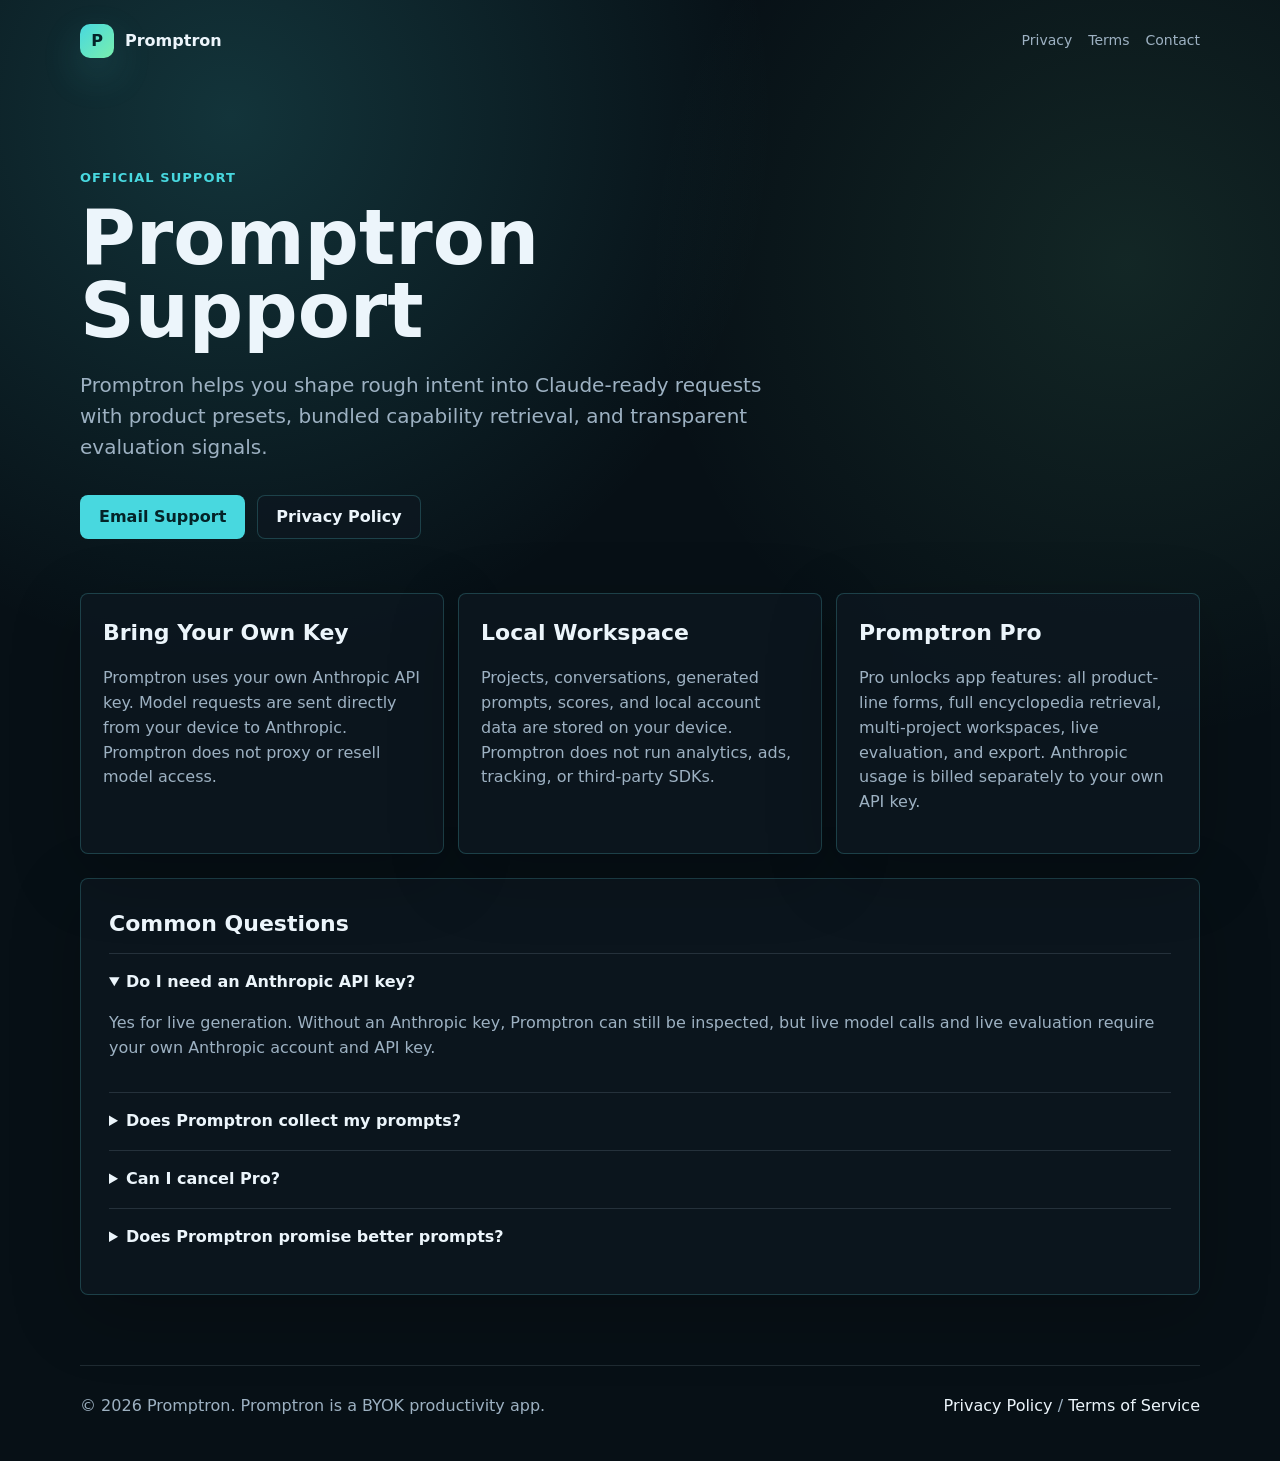
==== index.html @ 532ac2ca "Add Promptron support site" ====
<!doctype html>
<html lang="en">
<head>
  <meta charset="utf-8">
  <meta name="viewport" content="width=device-width, initial-scale=1">
  <title>Promptron Support</title>
  <meta name="description" content="Support, privacy, and terms for Promptron, a BYOK macOS workspace for Claude-ready requests.">
  <link rel="stylesheet" href="./styles.css">
</head>
<body>
  <header class="nav">
    <a class="brand" href="./" aria-label="Promptron home">
      <span class="mark">P</span>
      <span>Promptron</span>
    </a>
    <nav aria-label="Primary">
      <a href="./privacy.html">Privacy</a>
      <a href="./terms.html">Terms</a>
      <a href="mailto:support@promptron.app">Contact</a>
    </nav>
  </header>

  <main>
    <section class="hero">
      <p class="eyebrow">Official Support</p>
      <h1>Promptron Support</h1>
      <p class="lead">
        Promptron helps you shape rough intent into Claude-ready requests with product presets,
        bundled capability retrieval, and transparent evaluation signals.
      </p>
      <div class="actions">
        <a class="button primary" href="mailto:support@promptron.app">Email Support</a>
        <a class="button" href="./privacy.html">Privacy Policy</a>
      </div>
    </section>

    <section class="grid" aria-label="Support topics">
      <article>
        <h2>Bring Your Own Key</h2>
        <p>
          Promptron uses your own Anthropic API key. Model requests are sent directly from
          your device to Anthropic. Promptron does not proxy or resell model access.
        </p>
      </article>
      <article>
        <h2>Local Workspace</h2>
        <p>
          Projects, conversations, generated prompts, scores, and local account data are stored
          on your device. Promptron does not run analytics, ads, tracking, or third-party SDKs.
        </p>
      </article>
      <article>
        <h2>Promptron Pro</h2>
        <p>
          Pro unlocks app features: all product-line forms, full encyclopedia retrieval,
          multi-project workspaces, live evaluation, and export. Anthropic usage is billed
          separately to your own API key.
        </p>
      </article>
    </section>

    <section class="panel" aria-labelledby="help-heading">
      <h2 id="help-heading">Common Questions</h2>
      <details open>
        <summary>Do I need an Anthropic API key?</summary>
        <p>
          Yes for live generation. Without an Anthropic key, Promptron can still be inspected,
          but live model calls and live evaluation require your own Anthropic account and API key.
        </p>
      </details>
      <details>
        <summary>Does Promptron collect my prompts?</summary>
        <p>
          No. Promptron is designed around on-device storage and BYOK direct requests to Anthropic.
          Prompt content is not sent to Promptron servers.
        </p>
      </details>
      <details>
        <summary>Can I cancel Pro?</summary>
        <p>
          Yes. Subscriptions purchased through Apple are managed in your Apple account:
          System Settings or App Store account settings &rarr; Subscriptions.
        </p>
      </details>
      <details>
        <summary>Does Promptron promise better prompts?</summary>
        <p>
          No. Promptron is positioned honestly: it sells convenience, product-line fit,
          local organization, retrieval, and evaluation workflow, not guaranteed prompt superiority.
        </p>
      </details>
    </section>
  </main>

  <footer>
    <p>&copy; 2026 Promptron. Promptron is a BYOK productivity app.</p>
    <p><a href="./privacy.html">Privacy Policy</a> <span>/</span> <a href="./terms.html">Terms of Service</a></p>
  </footer>
</body>
</html>
---- styles.css ----
:root {
  color-scheme: dark;
  --bg: #071016;
  --panel: #0d1821;
  --panel-2: #132535;
  --text: #ecf5fb;
  --muted: #9db1c2;
  --line: rgba(91, 216, 221, 0.22);
  --accent: #48d8df;
  --accent-2: #79efae;
  --ink: #042328;
}

* {
  box-sizing: border-box;
}

body {
  margin: 0;
  min-height: 100vh;
  background:
    radial-gradient(circle at 18% 8%, rgba(72, 216, 223, 0.18), transparent 34rem),
    radial-gradient(circle at 88% 18%, rgba(121, 239, 174, 0.1), transparent 30rem),
    var(--bg);
  color: var(--text);
  font-family: Inter, ui-sans-serif, system-ui, -apple-system, BlinkMacSystemFont, "Segoe UI", sans-serif;
  line-height: 1.55;
}

a {
  color: inherit;
  text-decoration: none;
}

.nav {
  width: min(1120px, calc(100% - 40px));
  margin: 0 auto;
  padding: 24px 0;
  display: flex;
  align-items: center;
  justify-content: space-between;
  gap: 20px;
}

.brand {
  display: inline-flex;
  align-items: center;
  gap: 11px;
  font-weight: 800;
  letter-spacing: 0;
}

.mark {
  width: 34px;
  height: 34px;
  display: grid;
  place-items: center;
  border-radius: 10px;
  color: var(--ink);
  background: linear-gradient(135deg, var(--accent), var(--accent-2));
  box-shadow: 0 16px 40px rgba(72, 216, 223, 0.18);
}

.nav nav {
  display: flex;
  gap: 16px;
  color: var(--muted);
  font-size: 14px;
}

.nav nav a:hover {
  color: var(--text);
}

main {
  width: min(1120px, calc(100% - 40px));
  margin: 0 auto;
}

.hero {
  padding: 86px 0 54px;
  max-width: 790px;
}

.eyebrow {
  margin: 0 0 14px;
  color: var(--accent);
  font-size: 13px;
  font-weight: 800;
  letter-spacing: 0.08em;
  text-transform: uppercase;
}

h1 {
  margin: 0;
  font-size: clamp(42px, 8vw, 76px);
  line-height: 0.96;
  letter-spacing: 0;
}

h2 {
  margin: 0 0 12px;
  font-size: 22px;
  letter-spacing: 0;
}

.lead {
  margin: 22px 0 0;
  max-width: 690px;
  color: var(--muted);
  font-size: 20px;
}

.actions {
  display: flex;
  flex-wrap: wrap;
  gap: 12px;
  margin-top: 32px;
}

.button {
  display: inline-flex;
  align-items: center;
  justify-content: center;
  min-height: 44px;
  padding: 0 18px;
  border: 1px solid var(--line);
  border-radius: 8px;
  color: var(--text);
  background: rgba(13, 24, 33, 0.78);
  font-weight: 750;
}

.button.primary {
  color: var(--ink);
  border-color: transparent;
  background: var(--accent);
}

.grid {
  display: grid;
  grid-template-columns: repeat(3, minmax(0, 1fr));
  gap: 14px;
  margin-bottom: 24px;
}

article,
.panel,
.doc {
  border: 1px solid var(--line);
  border-radius: 8px;
  background: rgba(13, 24, 33, 0.78);
  box-shadow: 0 20px 70px rgba(0, 0, 0, 0.22);
}

article {
  padding: 22px;
}

article p,
.panel p,
.doc p,
.doc li {
  color: var(--muted);
}

.panel {
  padding: 28px;
  margin-bottom: 70px;
}

details {
  border-top: 1px solid rgba(157, 177, 194, 0.18);
  padding: 16px 0;
}

summary {
  cursor: pointer;
  font-weight: 760;
}

.doc {
  max-width: 850px;
  padding: 42px;
  margin-bottom: 60px;
}

.doc h1 {
  font-size: clamp(38px, 6vw, 58px);
  margin-bottom: 24px;
}

.doc h2 {
  margin-top: 30px;
}

.doc a {
  color: var(--accent);
}

footer {
  width: min(1120px, calc(100% - 40px));
  margin: 0 auto;
  padding: 28px 0 42px;
  color: var(--muted);
  display: flex;
  justify-content: space-between;
  gap: 18px;
  border-top: 1px solid rgba(157, 177, 194, 0.16);
}

footer p {
  margin: 0;
}

footer a {
  color: var(--text);
}

@media (max-width: 760px) {
  .nav,
  footer {
    align-items: flex-start;
    flex-direction: column;
  }

  .hero {
    padding-top: 48px;
  }

  .grid {
    grid-template-columns: 1fr;
  }

  .doc,
  .panel {
    padding: 24px;
  }
}
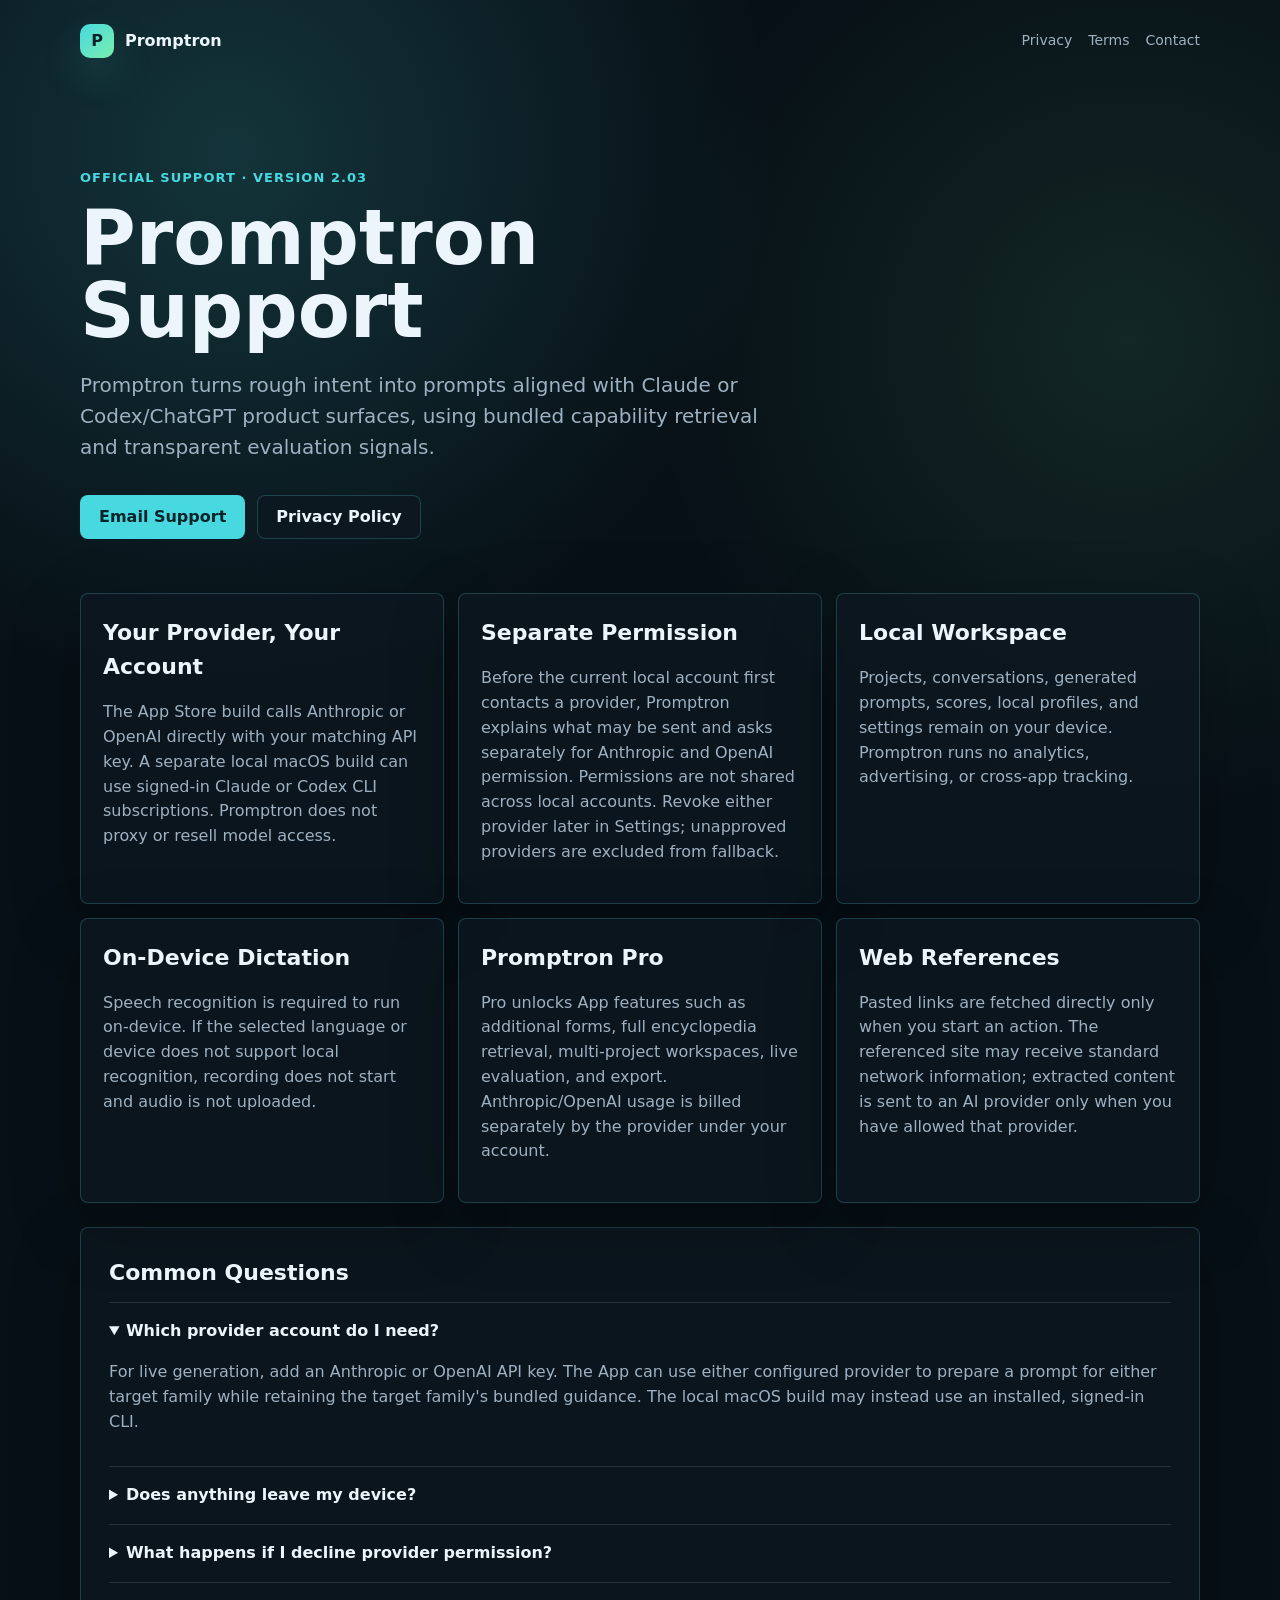
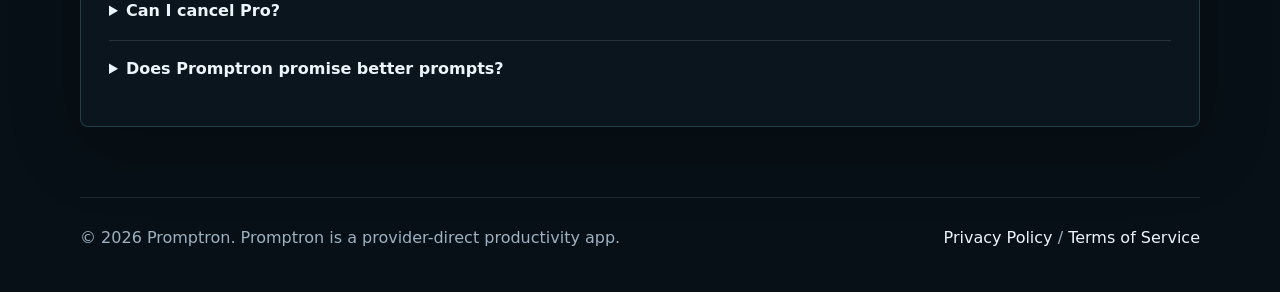
==== commit 34979ac5: "docs: update support and legal pages for v2.03" ====
--- a/index.html
+++ b/index.html
@@ -4,14 +4,13 @@
   <meta charset="utf-8">
   <meta name="viewport" content="width=device-width, initial-scale=1">
   <title>Promptron Support</title>
-  <meta name="description" content="Support, privacy, and terms for Promptron, a BYOK macOS workspace for Claude-ready requests.">
+  <meta name="description" content="Support, privacy, and terms for Promptron, a local workspace that prepares prompts for Claude and Codex/ChatGPT.">
   <link rel="stylesheet" href="./styles.css">
 </head>
 <body>
   <header class="nav">
     <a class="brand" href="./" aria-label="Promptron home">
-      <span class="mark">P</span>
-      <span>Promptron</span>
+      <span class="mark">P</span><span>Promptron</span>
     </a>
     <nav aria-label="Primary">
       <a href="./privacy.html">Privacy</a>
@@ -22,11 +21,11 @@
 
   <main>
     <section class="hero">
-      <p class="eyebrow">Official Support</p>
+      <p class="eyebrow">Official Support · Version 2.03</p>
       <h1>Promptron Support</h1>
       <p class="lead">
-        Promptron helps you shape rough intent into Claude-ready requests with product presets,
-        bundled capability retrieval, and transparent evaluation signals.
+        Promptron turns rough intent into prompts aligned with Claude or Codex/ChatGPT product
+        surfaces, using bundled capability retrieval and transparent evaluation signals.
       </p>
       <div class="actions">
         <a class="button primary" href="mailto:support@promptron.app">Email Support</a>
@@ -36,25 +35,50 @@
 
     <section class="grid" aria-label="Support topics">
       <article>
-        <h2>Bring Your Own Key</h2>
+        <h2>Your Provider, Your Account</h2>
         <p>
-          Promptron uses your own Anthropic API key. Model requests are sent directly from
-          your device to Anthropic. Promptron does not proxy or resell model access.
+          The App Store build calls Anthropic or OpenAI directly with your matching API key. A
+          separate local macOS build can use signed-in Claude or Codex CLI subscriptions. Promptron
+          does not proxy or resell model access.
+        </p>
+      </article>
+      <article>
+        <h2>Separate Permission</h2>
+        <p>
+          Before the current local account first contacts a provider, Promptron explains what may be
+          sent and asks separately for Anthropic and OpenAI permission. Permissions are not shared
+          across local accounts. Revoke either provider later in Settings; unapproved providers are
+          excluded from fallback.
         </p>
       </article>
       <article>
         <h2>Local Workspace</h2>
         <p>
-          Projects, conversations, generated prompts, scores, and local account data are stored
-          on your device. Promptron does not run analytics, ads, tracking, or third-party SDKs.
+          Projects, conversations, generated prompts, scores, local profiles, and settings remain on
+          your device. Promptron runs no analytics, advertising, or cross-app tracking.
+        </p>
+      </article>
+      <article>
+        <h2>On-Device Dictation</h2>
+        <p>
+          Speech recognition is required to run on-device. If the selected language or device does
+          not support local recognition, recording does not start and audio is not uploaded.
         </p>
       </article>
       <article>
         <h2>Promptron Pro</h2>
         <p>
-          Pro unlocks app features: all product-line forms, full encyclopedia retrieval,
-          multi-project workspaces, live evaluation, and export. Anthropic usage is billed
-          separately to your own API key.
+          Pro unlocks App features such as additional forms, full encyclopedia retrieval, multi-project
+          workspaces, live evaluation, and export. Anthropic/OpenAI usage is billed separately by the
+          provider under your account.
+        </p>
+      </article>
+      <article>
+        <h2>Web References</h2>
+        <p>
+          Pasted links are fetched directly only when you start an action. The referenced site may
+          receive standard network information; extracted content is sent to an AI provider only when
+          you have allowed that provider.
         </p>
       </article>
     </section>
@@ -62,38 +86,48 @@
     <section class="panel" aria-labelledby="help-heading">
       <h2 id="help-heading">Common Questions</h2>
       <details open>
-        <summary>Do I need an Anthropic API key?</summary>
+        <summary>Which provider account do I need?</summary>
         <p>
-          Yes for live generation. Without an Anthropic key, Promptron can still be inspected,
-          but live model calls and live evaluation require your own Anthropic account and API key.
+          For live generation, add an Anthropic or OpenAI API key. The App can use either configured
+          provider to prepare a prompt for either target family while retaining the target family's
+          bundled guidance. The local macOS build may instead use an installed, signed-in CLI.
         </p>
       </details>
       <details>
-        <summary>Does Promptron collect my prompts?</summary>
+        <summary>Does anything leave my device?</summary>
         <p>
-          No. Promptron is designed around on-device storage and BYOK direct requests to Anthropic.
-          Prompt content is not sent to Promptron servers.
+          Yes, when you choose an online action. Relevant prompt context, text extracted from files
+          you select, and selected images may be sent directly to an AI provider you have allowed;
+          pasted links are fetched directly from the referenced websites. Nothing travels through a
+          Promptron model server. See the Privacy Policy for exact categories.
+        </p>
+      </details>
+      <details>
+        <summary>What happens if I decline provider permission?</summary>
+        <p>
+          Promptron does not contact that provider. You can continue with local/offline features and
+          later review the choice in Settings &rarr; Data Sharing.
         </p>
       </details>
       <details>
         <summary>Can I cancel Pro?</summary>
         <p>
-          Yes. Subscriptions purchased through Apple are managed in your Apple account:
-          System Settings or App Store account settings &rarr; Subscriptions.
+          Yes. Subscriptions purchased through Apple are managed in your Apple account: System
+          Settings or App Store account settings &rarr; Subscriptions.
         </p>
       </details>
       <details>
         <summary>Does Promptron promise better prompts?</summary>
         <p>
-          No. Promptron is positioned honestly: it sells convenience, product-line fit,
-          local organization, retrieval, and evaluation workflow, not guaranteed prompt superiority.
+          No. Promptron offers convenience, product-surface fit, local organization, retrieval, and
+          evaluation workflow—not a guarantee of prompt quality or output correctness.
         </p>
       </details>
     </section>
   </main>
 
   <footer>
-    <p>&copy; 2026 Promptron. Promptron is a BYOK productivity app.</p>
+    <p>&copy; 2026 Promptron. Promptron is a provider-direct productivity app.</p>
     <p><a href="./privacy.html">Privacy Policy</a> <span>/</span> <a href="./terms.html">Terms of Service</a></p>
   </footer>
 </body>
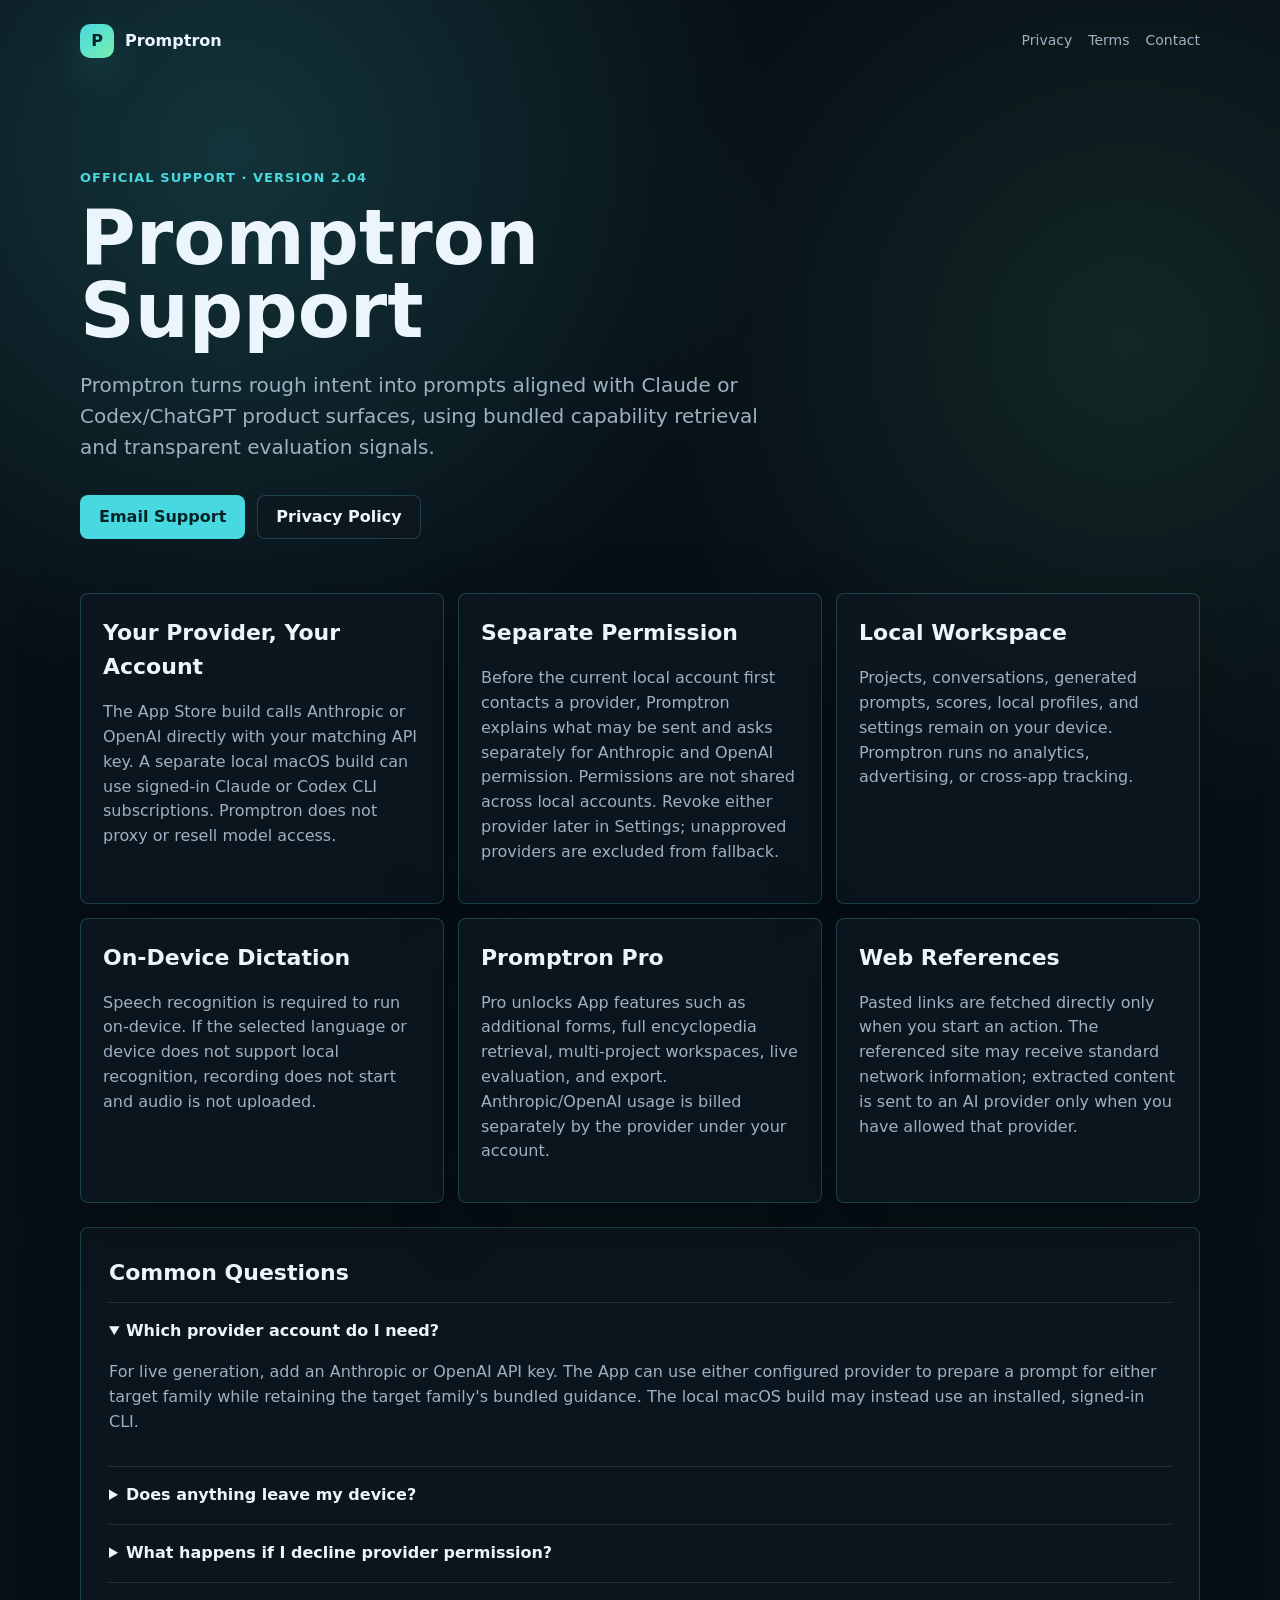
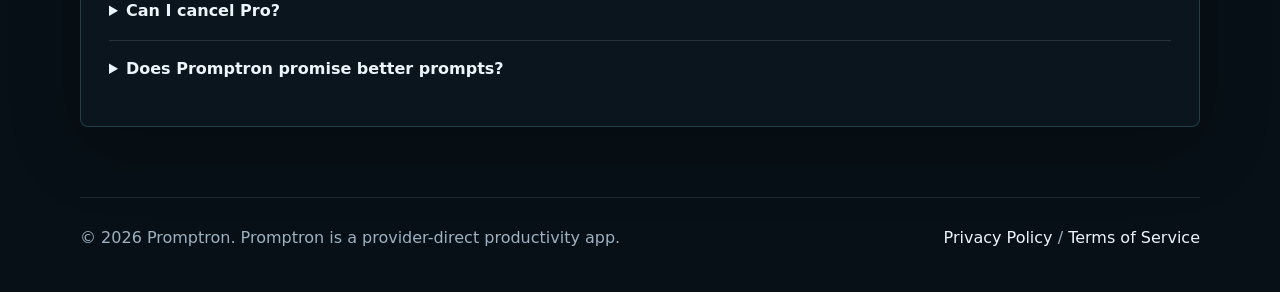
==== commit 04eb1b02: "docs: publish Promptron 2.04 policies" ====
--- a/index.html
+++ b/index.html
@@ -21,7 +21,7 @@
 
   <main>
     <section class="hero">
-      <p class="eyebrow">Official Support · Version 2.03</p>
+      <p class="eyebrow">Official Support · Version 2.04</p>
       <h1>Promptron Support</h1>
       <p class="lead">
         Promptron turns rough intent into prompts aligned with Claude or Codex/ChatGPT product
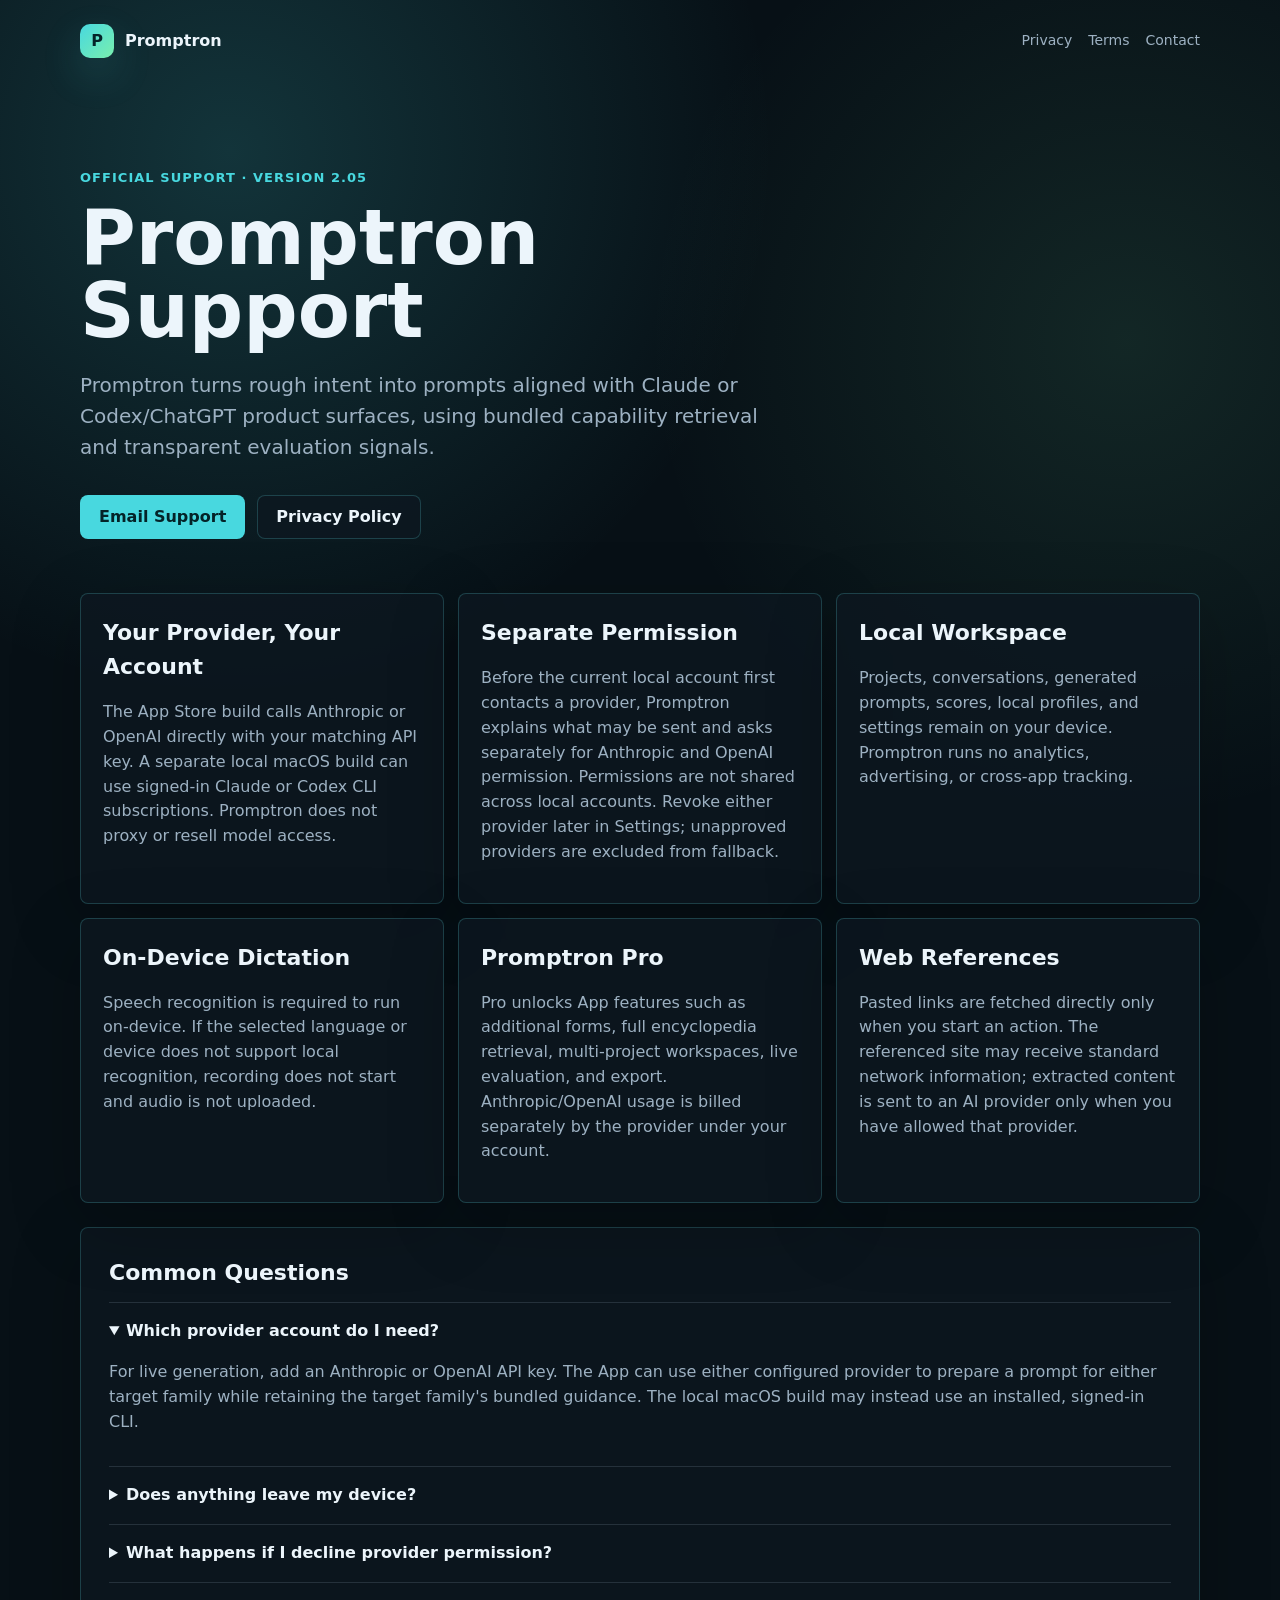
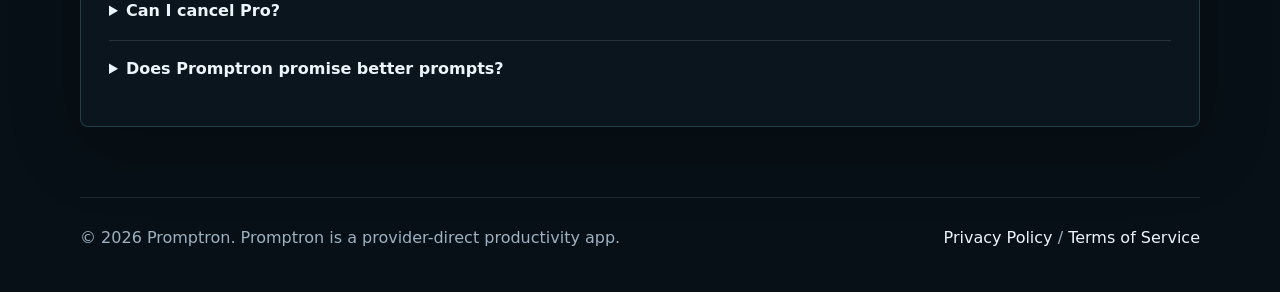
==== commit 6e319dcb: "docs: update Promptron support pages for v2.05" ====
--- a/index.html
+++ b/index.html
@@ -21,7 +21,7 @@
 
   <main>
     <section class="hero">
-      <p class="eyebrow">Official Support · Version 2.04</p>
+      <p class="eyebrow">Official Support · Version 2.05</p>
       <h1>Promptron Support</h1>
       <p class="lead">
         Promptron turns rough intent into prompts aligned with Claude or Codex/ChatGPT product
